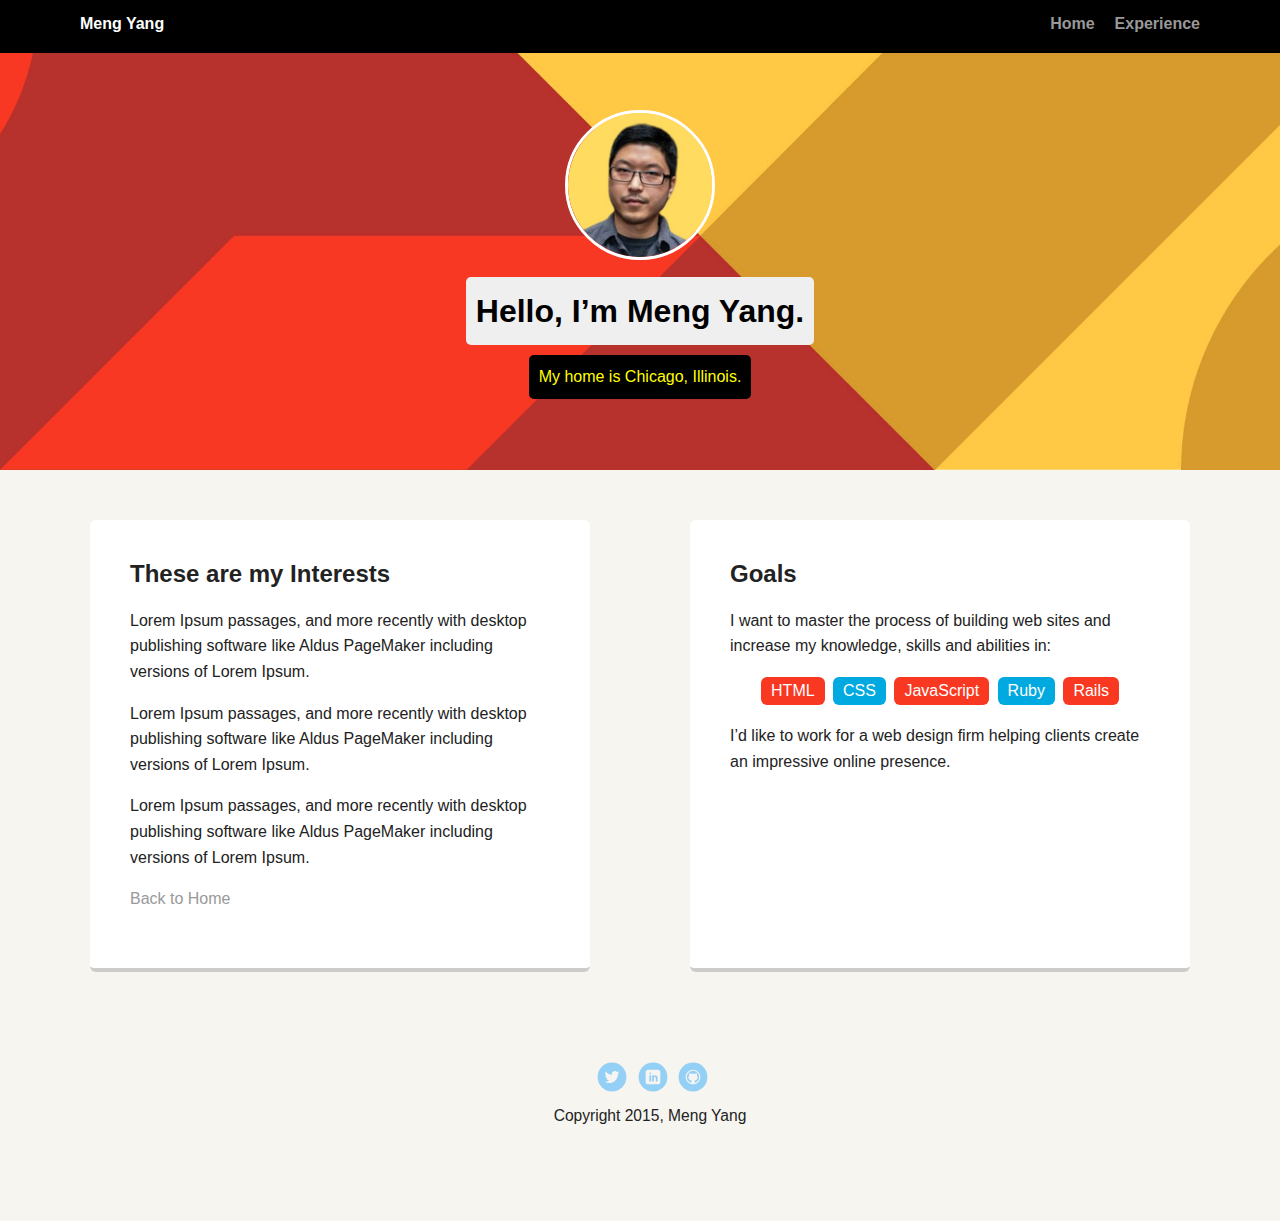
==== experience.html @ a49b3e95 "Added Project Files" ====
<!DOCTYPE html>
<html lang="en">
<head>
    <meta charset="UTF-8">
    <meta name="viewport" content="width=device-width, initial-scale=1.0">
    <title>Experience</title>
    <link rel="stylesheet" href="styles.css">
</head>
<body>
    <div class="main-nav">
        <ul class="nav">
            <li class="name">Meng Yang</li>
            <li><a href="index.html">Home</a></li>
            <li><a href="#">Experience</a></li>
        </ul>
    </div>

    <header>
        <img src="images/profile-pic.jpg" alt="photo of Meng" class="profile-image">
        <h1 class="tag name">Hello, I’m Meng Yang.</h1>
        <p class="tag location">My home is Chicago, Illinois.</p>
    </header>

    <main class="flex">
        <div class="card">
        <h2>These are my Interests</h2>
        <p>Lorem Ipsum passages, and more recently with desktop publishing software like Aldus PageMaker including versions of Lorem Ipsum.</p>
        <p>Lorem Ipsum passages, and more recently with desktop publishing software like Aldus PageMaker including versions of Lorem Ipsum.</p>
        <p>Lorem Ipsum passages, and more recently with desktop publishing software like Aldus PageMaker including versions of Lorem Ipsum.</p>
        <p><a href="index.html">Back to Home</a></p>
        </div> 

        <div class="card">
        <h2>Goals</h2>
        <p>I want to master the process of building web sites and increase my knowledge, skills and abilities in:</p>
        <ul class="skills">
            <li>HTML</li>
            <li>CSS</li>
            <li>JavaScript</li>
            <li>Ruby</li>
            <li>Rails</li>
        </ul>
        <p>I’d like to work for a web design firm helping clients create an impressive online presence.</p>
        </div> 

    </main>
    <footer>
        <ul>
        <li><a href="#" class="social twitter">Twitter</a></li>
        <li><a href="#" class="social linkedin">LinkedIn</a></li>
        <li><a href="#" class="social github">Github</a></li>
        </ul>
        <p class="copyright">Copyright 2015, Meng Yang</p>
    </footer>
    
</body>
</html>
---- styles.css ----
/*Graphik LCG Regular & Italics */
@font-face {
  font-family: 'Graphik LCG Regular';
  src: url('https://blog.mangolanguages.com/hubfs/Graphik-Regular-Cy-Gr.otf') format('opentype');
}
@font-face {
  font-family: 'Graphik LCG Regular';
  src: url('https://blog.mangolanguages.com/hubfs/Graphik-RegularItalic-Cy-Gr.otf') format('opentype');
  font-style: italic;
}

/*Graphik Bold & Italics */
@font-face {
  font-family: 'Graphik Semibold';
  src: url('https://cdn2.hubspot.net/hubfs/344141/Graphik-Semibold-Cy-Gr.otf') format('opentype');
}
@font-face {
  font-family: 'Graphik Semibold';
  src: url('https://blog.mangolanguages.com/hubfs/Graphik-SemiboldItalic-Cy-Gr.otf') format('opentype');
  font-style: italic;
}

/* Global Layout Set-up */
* { 
  box-sizing: border-box;
}
  
body {
  margin: 0;
  padding: 0;
  text-align: center;
  font-family: 'Graphik LCG Regular', sans-serif;
  color: #222;
  background: #f7f5f0;
}
/* Link Styles */

a {
  text-decoration: none;
  color: #999;
}
a:hover {
  color: #6633ff;
}


/* Section Styles */

.main-nav {
  width: 100%;
  background: black;
  min-height: 30px;
  padding: 10px;
  position: fixed;
  text-align: center;
}

.nav {
  display: flex;
  justify-content: space-around;
  font-weight: 700;
  list-style-type: none;
  margin: 0 auto;
  padding: 0;
}

.nav .name {
    display: block;
    margin-right: auto;
    color: white;
}
.nav li {
  padding: 5px 10px 10px 10px;
}
.nav a {
  transition: all .5s;
}
.nav a:hover {
  color: white
}

header {
  text-align: center;
  background: url('images/banner-red.jpg') no-repeat top center ;
  background-size: cover;
  overflow: hidden;
  padding-top: 60px;
}
header {
  line-height: 1.5;
}
header .profile-image {
  margin-top: 50px;
  width: 150px;
  height: 150px;
  border-radius: 50%;
  border: 3px solid white;
  transition: all .5s;
}
header .profile-image:hover {
  transform: scale(1.2) rotate(5deg);
}
.tag {
  background-color: #efefef;
  color: black;
  padding: 10px;
  border-radius: 5px;
  display: table;
  margin: 10px auto;
} 
.location {
  background-color: #000;
  color: yellow;
}
.card {
  margin: 30px;
  padding: 20px 40px 40px;
  max-width: 500px;
  text-align: left;
  background: #fff;
  border-bottom: 4px solid #ccc;
  border-radius: 6px;
  transition: all .5s;
}
.card:hover {
  border-color: #00B140;
}

ul.skills {
  padding: 0;
  text-align: center;
}

.skills li {
  border-radius: 6px;
  display: inline-block;
  background: #00A9E0;
  color: white;
  padding: 5px 10px;
  margin: 2px;
}

.skills li:nth-child(odd) {
  background: #F93822ff;
}

footer {
  width: 100%;
  min-height: 30px;
  padding: 20px 0 40px 20px;
}

footer .copyright {
  top: -8px;
  font-size: .75em;
}

footer ul {
  list-style-type: none;
  margin: 0;
  padding: 0;
}

footer ul li {
  display: inline-block;
}

a.social {
  display: inline-block;
  text-indent: -9999px;
  margin-left: 5px;
  width: 30px;
  height: 30px;
  background-size: 30px 30px;
  opacity: .4;
  transition: all .5s;
}
a.twitter {
  background-image: url(images/twitter.svg);
}
a.linkedin {
  background-image: url(images/linkedin.svg);
}
a.github {
  background-image: url(images/github.svg);
}
a.social:hover {
  opacity: 1;
}
.clearfix {
  clear: both;
}

/* Styles for larger screens */
@media screen and (min-width: 720px) {
  
  .flex {
      display: -ms-flexbox;      /* TWEENER - IE 10 */
      display: flex; 
      max-width: 1200px;
      -ms-flex-pack: distribute;
      justify-content: space-around;
      margin: 0 auto;
  }

  header {
    min-height: 470px;
  }

  .nav {
    max-width: 1200px;
    padding: 0 30px;
  }


  main {
    padding-top: 20px;
  }

  main p {
    line-height: 1.6em;
  }

  footer {
    font-size: 1.3em;
    max-width: 1200px;
    margin: 40px auto;
  }

}
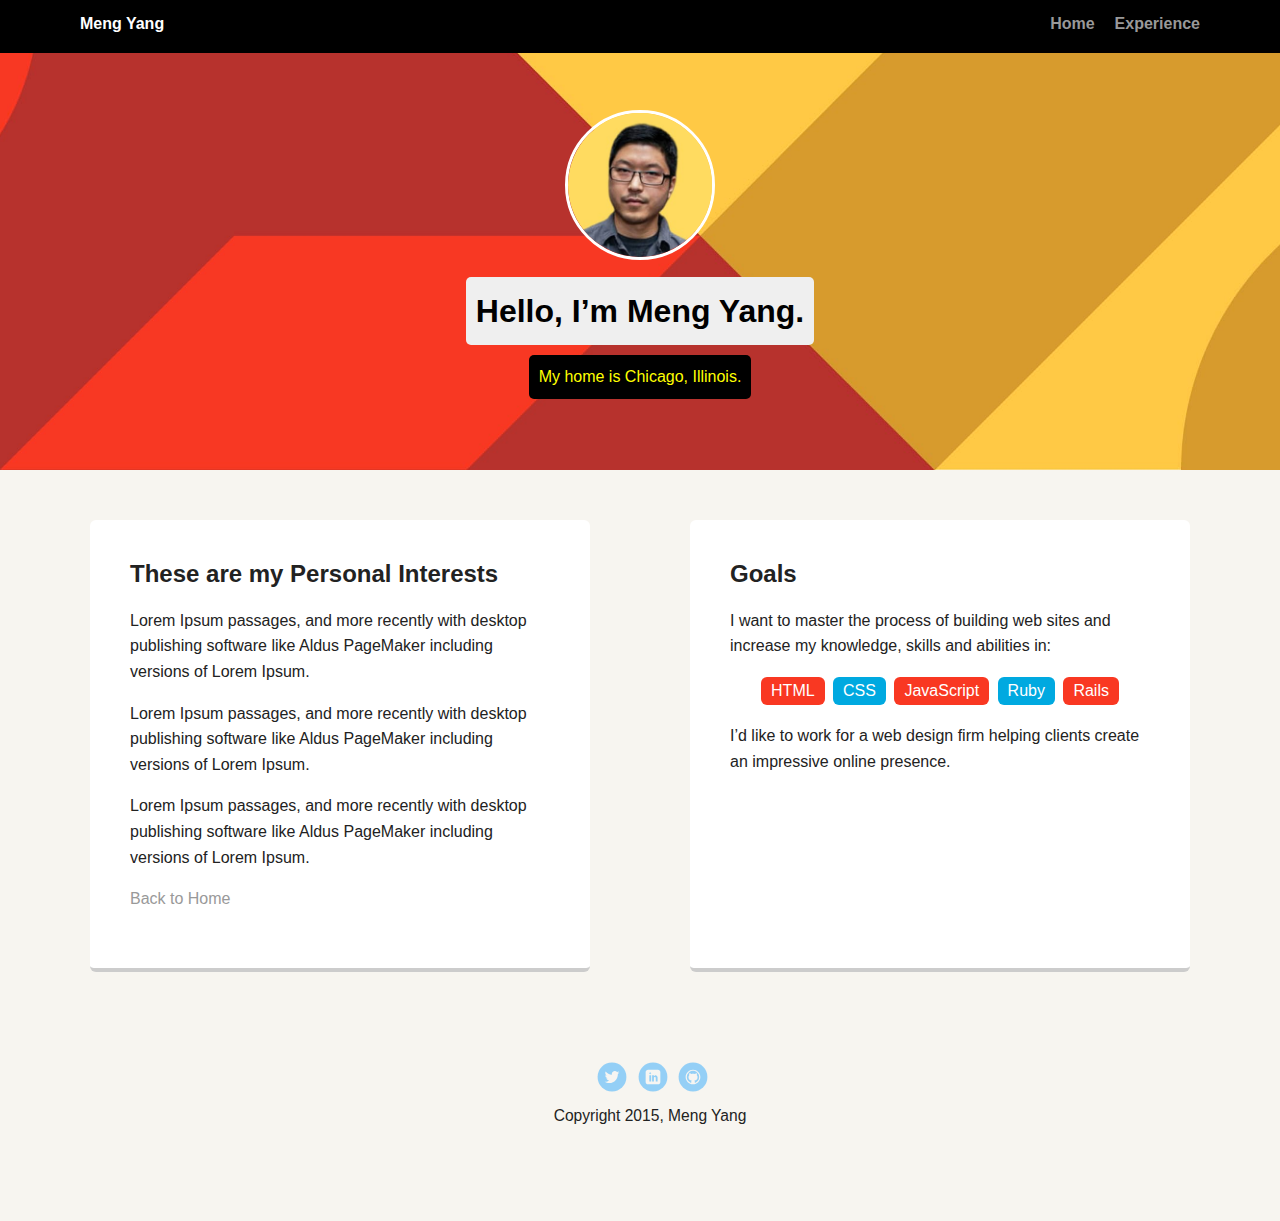
==== commit 61f0ce10: "Updated Profile Info in Index" ====
--- a/experience.html
+++ b/experience.html
@@ -23,7 +23,7 @@
 
     <main class="flex">
         <div class="card">
-        <h2>These are my Interests</h2>
+        <h2>These are my Personal Interests</h2>
         <p>Lorem Ipsum passages, and more recently with desktop publishing software like Aldus PageMaker including versions of Lorem Ipsum.</p>
         <p>Lorem Ipsum passages, and more recently with desktop publishing software like Aldus PageMaker including versions of Lorem Ipsum.</p>
         <p>Lorem Ipsum passages, and more recently with desktop publishing software like Aldus PageMaker including versions of Lorem Ipsum.</p>
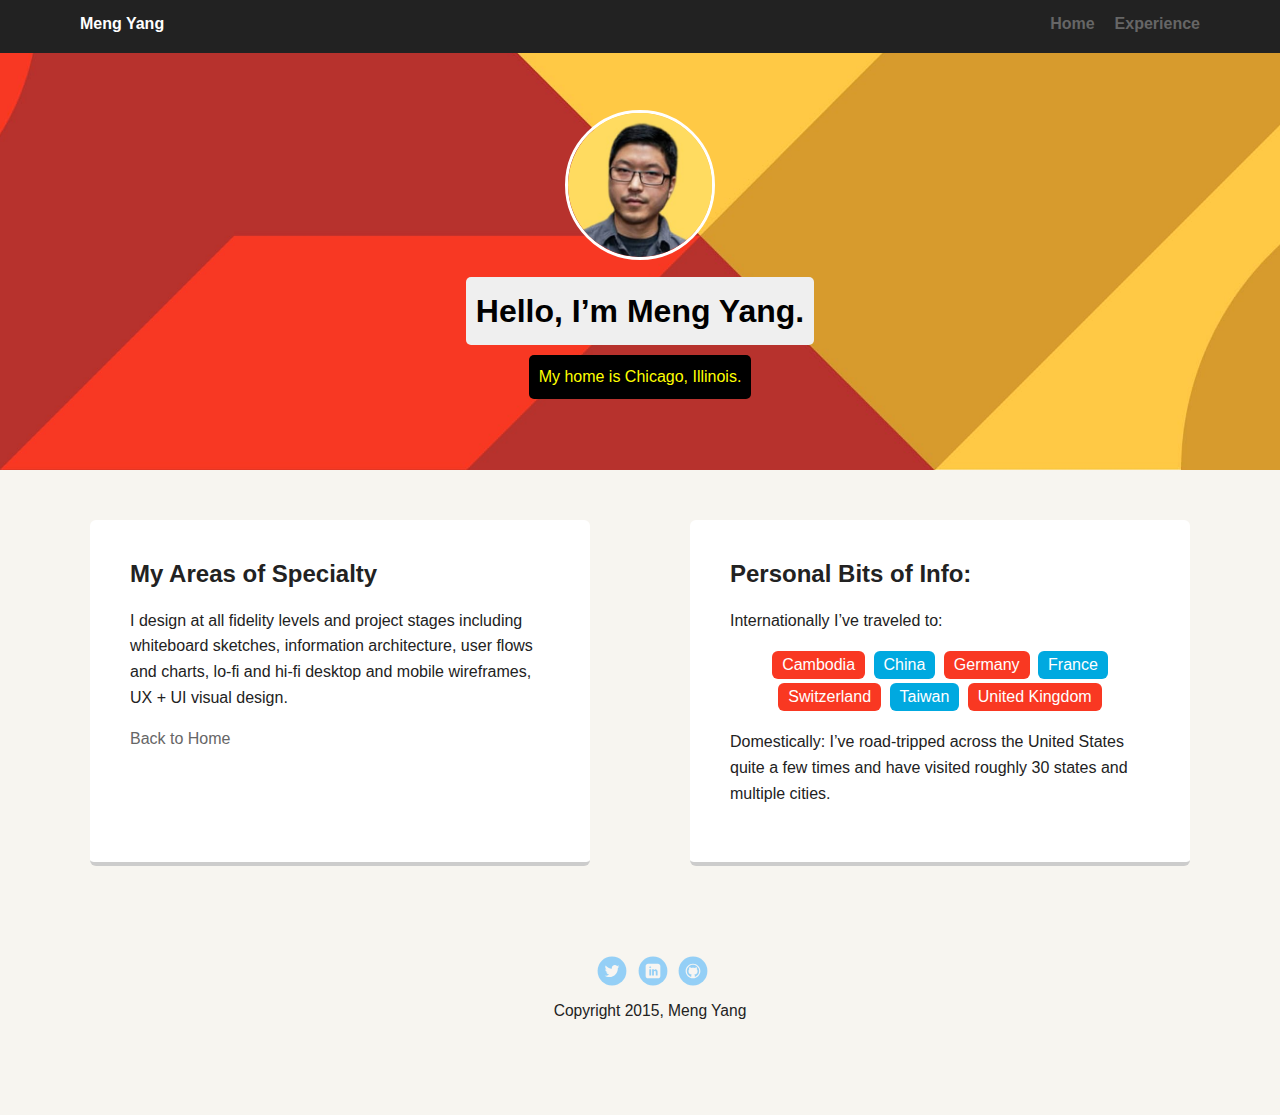
==== commit b3b72c13: "Updated Experience page & CSS" ====
--- a/experience.html
+++ b/experience.html
@@ -23,24 +23,24 @@
 
     <main class="flex">
         <div class="card">
-        <h2>These are my Personal Interests</h2>
-        <p>Lorem Ipsum passages, and more recently with desktop publishing software like Aldus PageMaker including versions of Lorem Ipsum.</p>
-        <p>Lorem Ipsum passages, and more recently with desktop publishing software like Aldus PageMaker including versions of Lorem Ipsum.</p>
-        <p>Lorem Ipsum passages, and more recently with desktop publishing software like Aldus PageMaker including versions of Lorem Ipsum.</p>
+        <h2>My Areas of Specialty</h2>
+        <p>I design at all fidelity levels and project stages including whiteboard sketches, information architecture, user flows and charts, lo-fi and hi-fi desktop and mobile wireframes, UX + UI visual design.</p>
         <p><a href="index.html">Back to Home</a></p>
         </div> 
 
         <div class="card">
-        <h2>Goals</h2>
-        <p>I want to master the process of building web sites and increase my knowledge, skills and abilities in:</p>
+        <h2>Personal Bits of Info:</h2>
+        <p>Internationally I’ve traveled to:</p>
         <ul class="skills">
-            <li>HTML</li>
-            <li>CSS</li>
-            <li>JavaScript</li>
-            <li>Ruby</li>
-            <li>Rails</li>
+            <li>Cambodia</li>
+            <li>China</li>
+            <li>Germany</li>
+            <li>France</li>
+            <li>Switzerland</li>
+            <li>Taiwan</li>
+            <li>United Kingdom</li>
         </ul>
-        <p>I’d like to work for a web design firm helping clients create an impressive online presence.</p>
+        <p>Domestically: I’ve road-tripped across the United States quite a few times and have visited roughly 30 states and multiple cities.</p>
         </div> 
 
     </main>
--- a/styles.css
+++ b/styles.css
@@ -37,10 +37,18 @@
 
 a {
   text-decoration: none;
-  color: #999;
+  color: #666;
 }
 a:hover {
-  color: #6633ff;
+  color: #00B140;
+}
+
+h1 {
+  font-family: 'Graphik Semibold', sans-serif;
+}
+
+h2 {
+  font-family: 'Graphik Semibold', sans-serif;
 }
 
 
@@ -48,7 +56,7 @@
 
 .main-nav {
   width: 100%;
-  background: black;
+  background: #222222;
   min-height: 30px;
   padding: 10px;
   position: fixed;
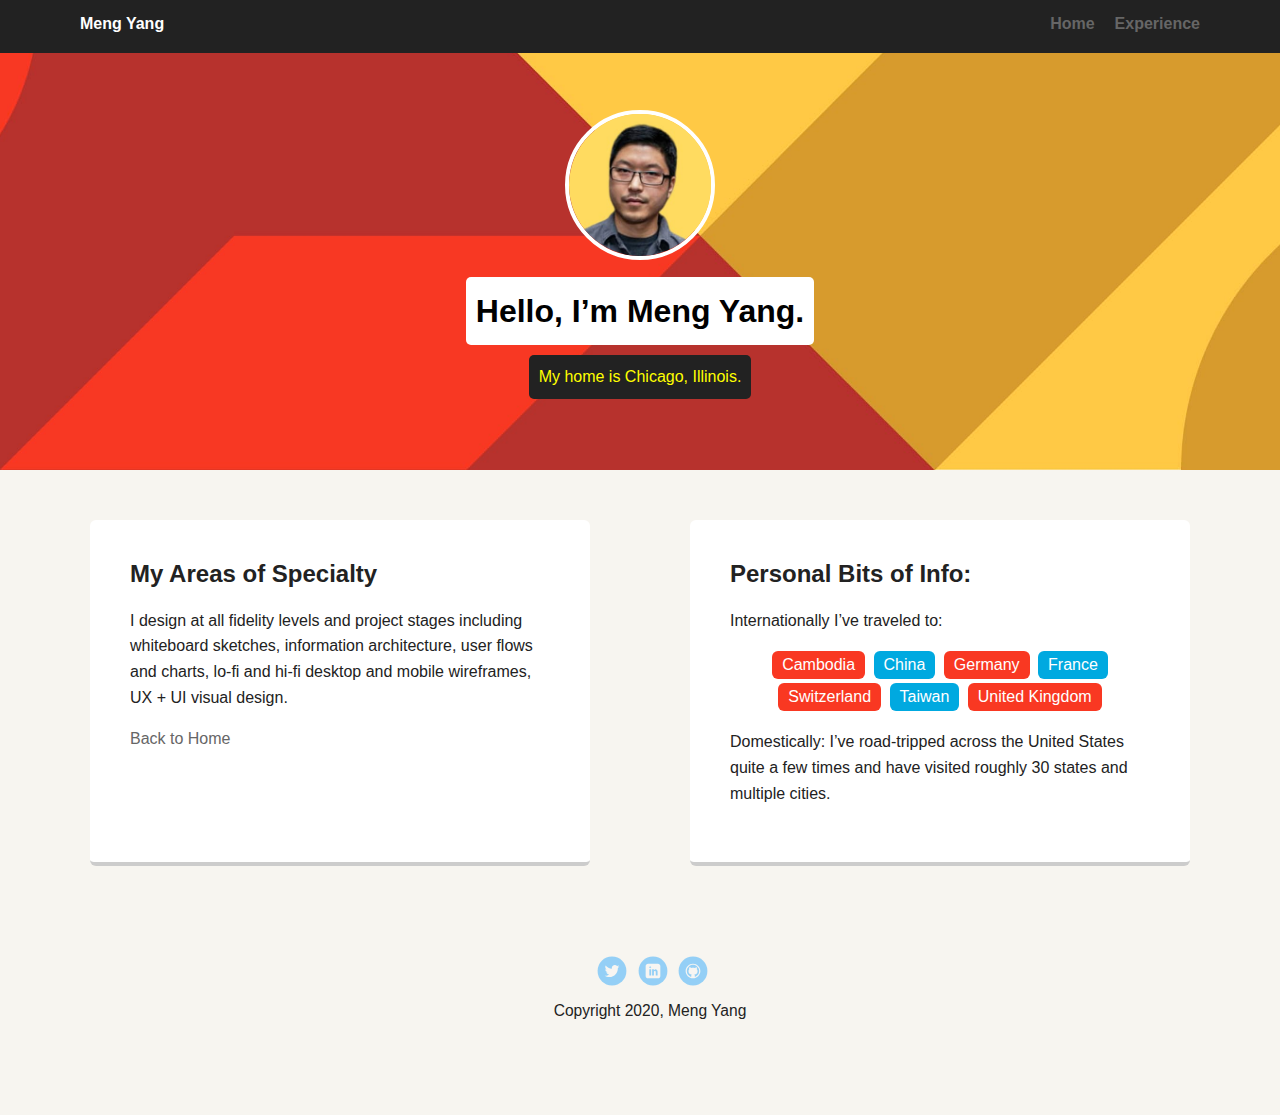
==== commit 83aa44dc: "Revised Elements" ====
--- a/experience.html
+++ b/experience.html
@@ -11,7 +11,7 @@
         <ul class="nav">
             <li class="name">Meng Yang</li>
             <li><a href="index.html">Home</a></li>
-            <li><a href="#">Experience</a></li>
+            <li><a href="experience.html">Experience</a></li>
         </ul>
     </div>
 
@@ -22,13 +22,13 @@
     </header>
 
     <main class="flex">
-        <div class="card">
+        <div class="section">
         <h2>My Areas of Specialty</h2>
         <p>I design at all fidelity levels and project stages including whiteboard sketches, information architecture, user flows and charts, lo-fi and hi-fi desktop and mobile wireframes, UX + UI visual design.</p>
         <p><a href="index.html">Back to Home</a></p>
         </div> 
 
-        <div class="card">
+        <div class="section">
         <h2>Personal Bits of Info:</h2>
         <p>Internationally I’ve traveled to:</p>
         <ul class="skills">
@@ -46,12 +46,12 @@
     </main>
     <footer>
         <ul>
-        <li><a href="#" class="social twitter">Twitter</a></li>
-        <li><a href="#" class="social linkedin">LinkedIn</a></li>
-        <li><a href="#" class="social github">Github</a></li>
+          <li><a href="https://twitter.com/meng_designs" class="social twitter">Twitter</a></li>
+          <li><a href="https://www.linkedin.com/in/meng-y-95a44986" class="social linkedin">LinkedIn</a></li>
+          <li><a href="https://github.com/mymymydesigns" class="social github">Codepen</a></li>
         </ul>
-        <p class="copyright">Copyright 2015, Meng Yang</p>
-    </footer>
+        <p class="copyright">Copyright 2020, Meng Yang</p>
+      </footer>
     
 </body>
 </html>--- a/styles.css
+++ b/styles.css
@@ -102,14 +102,14 @@
   width: 150px;
   height: 150px;
   border-radius: 50%;
-  border: 3px solid white;
-  transition: all .5s;
+  border: 4px solid white;
+  transition: all .25s;
 }
 header .profile-image:hover {
-  transform: scale(1.2) rotate(5deg);
+  transform: scale(1.4) rotate(3deg);
 }
 .tag {
-  background-color: #efefef;
+  background-color: white;
   color: black;
   padding: 10px;
   border-radius: 5px;
@@ -117,10 +117,10 @@
   margin: 10px auto;
 } 
 .location {
-  background-color: #000;
+  background-color: #222;
   color: yellow;
 }
-.card {
+.section {
   margin: 30px;
   padding: 20px 40px 40px;
   max-width: 500px;
@@ -130,7 +130,7 @@
   border-radius: 6px;
   transition: all .5s;
 }
-.card:hover {
+.section:hover {
   border-color: #00B140;
 }
 
